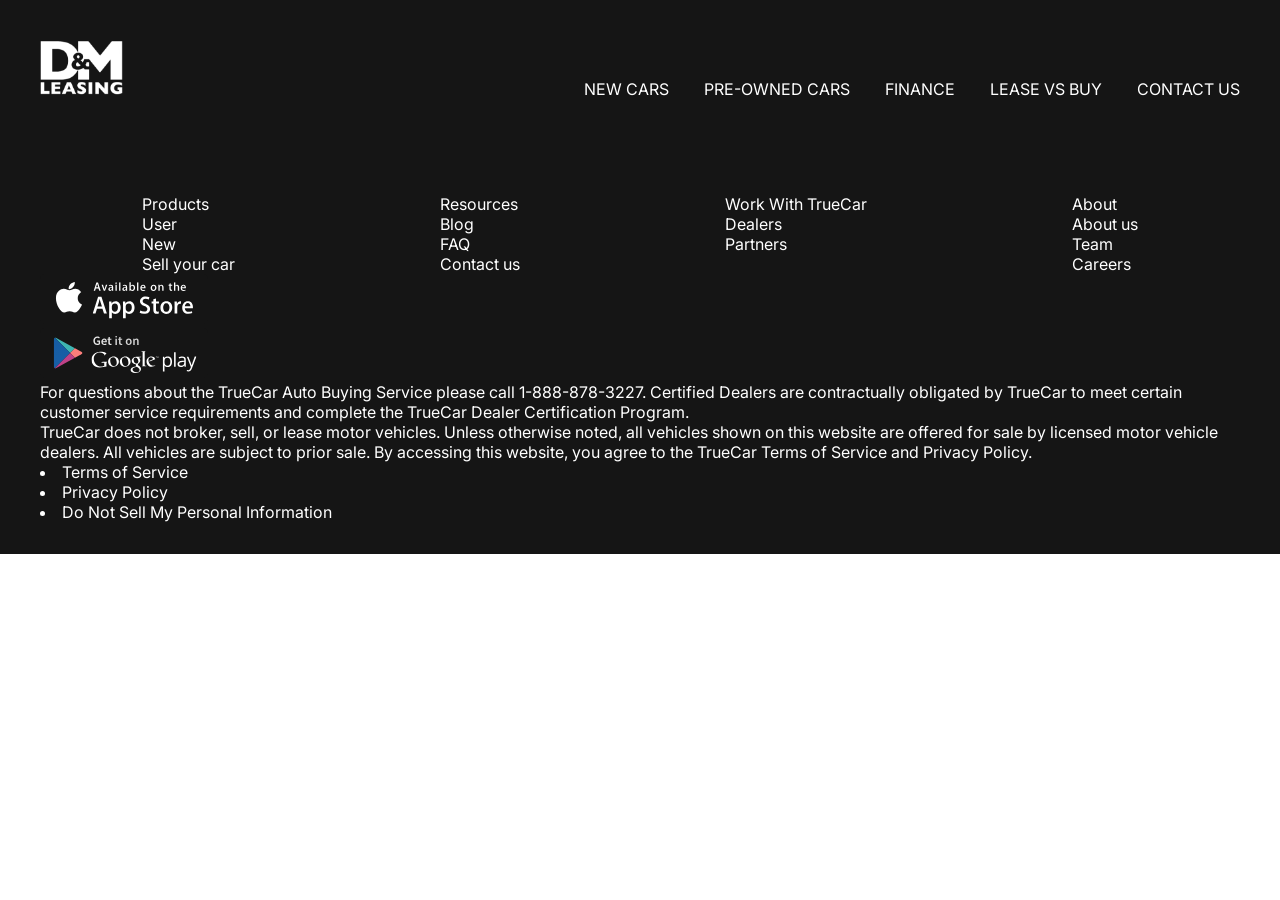
==== index.html @ cad6e5b3 "header + footer" ====
<!DOCTYPE html>
<html lang="en">
  <head>
    <meta charset="UTF-8" />
    <meta name="viewport" content="width=device-width, initial-scale=1.0" />
    <title>Document</title>
    <link rel="preconnect" href="https://fonts.googleapis.com" />
    <link rel="preconnect" href="https://fonts.gstatic.com" crossorigin />
    <link
      href="https://fonts.googleapis.com/css2?family=Inter:wght@400;700&display=swap"
      rel="stylesheet"
    />
    <link rel="stylesheet" href="css/style.css" />
  </head>
  <body>
    <div class="wrapper">
      <header class="header header-main">
        <div class="container">
          <div class="header__inner">
            <a href="#" class="logo">
              <img src="images/logo.svg" alt="" class="logo" />
            </a>
            <nav class="menu">
              <ul class="menu__list">
                <li class="menu__list-item">
                  <a href="#" class="menu__list-link">NEW CARS</a>
                </li>
                <li class="menu__list-item">
                  <a href="#" class="menu__list-link">PRE-OWNED CARS</a>
                </li>
                <li class="menu__list-item">
                  <a href="#" class="menu__list-link">FINANCE</a>
                </li>
                <li class="menu__list-item">
                  <a href="#" class="menu__list-link">LEASE VS BUY</a>
                </li>
                <li class="menu__list-item">
                  <a href="#" class="menu__list-link">CONTACT US</a>
                </li>
              </ul>
            </nav>
          </div>
        </div>
      </header>
      <main class="main"></main>
      <footer class="footer">
        <div class="container">
          <nav class="footer__menu">
            <ul class="footer__menu-list">
              <li class="footer__menu-item">
                <p class="footer__menu-title">Products</p>
              </li>
              <li class="footer__menu-item">
                <a href="#" class="footer__menu-link">User</a>
              </li>
              <li class="footer__menu-item">
                <a href="#" class="footer__menu-link">New</a>
              </li>
              <li class="footer__menu-item">
                <a href="#" class="footer__menu-link">Sell your car</a>
              </li>
            </ul>
            <ul class="footer__menu-list">
              <li class="footer__menu-item">
                <p class="footer__menu-title">Resources</p>
              </li>
              <li class="footer__menu-item">
                <a href="#" class="footer__menu-link">Blog</a>
              </li>
              <li class="footer__menu-item">
                <a href="#" class="footer__menu-link">FAQ</a>
              </li>
              <li class="footer__menu-item">
                <a href="#" class="footer__menu-link">Contact us</a>
              </li>
            </ul>
            <ul class="footer__menu-list">
              <li class="footer__menu-item">
                <p class="footer__menu-title">Work With TrueCar</p>
              </li>
              <li class="footer__menu-item">
                <a href="#" class="footer__menu-link">Dealers</a>
              </li>
              <li class="footer__menu-item">
                <a href="#" class="footer__menu-link">Partners</a>
              </li>
            </ul>
            <ul class="footer__menu-list">
              <li class="footer__menu-item">
                <p class="footer__menu-title">About</p>
              </li>
              <li class="footer__menu-item">
                <a href="#" class="footer__menu-link">About us</a>
              </li>
              <li class="footer__menu-item">
                <a href="#" class="footer__menu-link">Team</a>
              </li>
              <li class="footer__menu-item">
                <a href="#" class="footer__menu-link">Careers</a>
              </li>
            </ul>
          </nav>
          <ul class="apps">
            <li class="app_item">
              <a href="#" class="app_item__link">
                <img class="app__item-img" src="images/appstore.svg" alt="" />
              </a>
            </li>
            <li class="app_item">
              <a href="#" class="app_item__link">
                <img class="app__item-img" src="images/googleplay.svg" alt="" />
              </a>
            </li>
          </ul>
          <div class="footer__copy">
            <p>
              For questions about the TrueCar Auto Buying Service please call
              1-888-878-3227. Certified Dealers are contractually obligated by
              TrueCar to meet certain customer service requirements and complete
              the TrueCar Dealer Certification Program.
            </p>
            <p>
              TrueCar does not broker, sell, or lease motor vehicles. Unless
              otherwise noted, all vehicles shown on this website are offered
              for sale by licensed motor vehicle dealers. All vehicles are
              subject to prior sale. By accessing this website, you agree to the
              TrueCar Terms of Service and Privacy Policy.
            </p>
          </div>
          <nav class="copy__nav">
            <li class="copy__nav-item">
              <a href="#" class="copy__nav-link">Terms of Service</a>
            </li>
            <li class="copy__nav-item">
              <a href="#" class="copy__nav-link">Privacy Policy</a>
            </li>
            <li class="copy__nav-item">
              <a href="#" class="copy__nav-link"
                >Do Not Sell My Personal Information</a
              >
            </li>
          </nav>
        </div>
      </footer>
    </div>
  </body>
</html>
---- css/style.css ----
html {
  box-sizing: border-box;
}
*,
*:after,
*:before {
  box-sizing: inherit;
  margin: 0;
  padding: 0;
}
ul {
  list-style-type: none;
}
a {
  text-decoration: none;
  color: inherit;
}
body {
  font-family: "Inter", sans-serif; /* Основной шрифт для всего документа */
  font-size: 16px;
  font-weight: 400;
}
.container {
  max-width: 1220px;
  margin: 0 auto;
  padding: 0 10px;
}

.header {
  background-color: #151515;
}
.header-main {
}
.header__inner {
  padding-top: 40px;
  padding-bottom: 45px;
  padding-top: 40px;
  display: flex;
  justify-content: space-between;
  align-items: flex-end;
}

.menu__list {
  display: flex;
  gap: 35px;
}
.menu__list-link {
  color: #fff;
  text-transform: uppercase;
}

.footer {
  background-color: #151515;
  padding: 50px 0 32px;
  color: #fff;
}
.footer__menu {
  display: flex;
  justify-content: space-around;
}
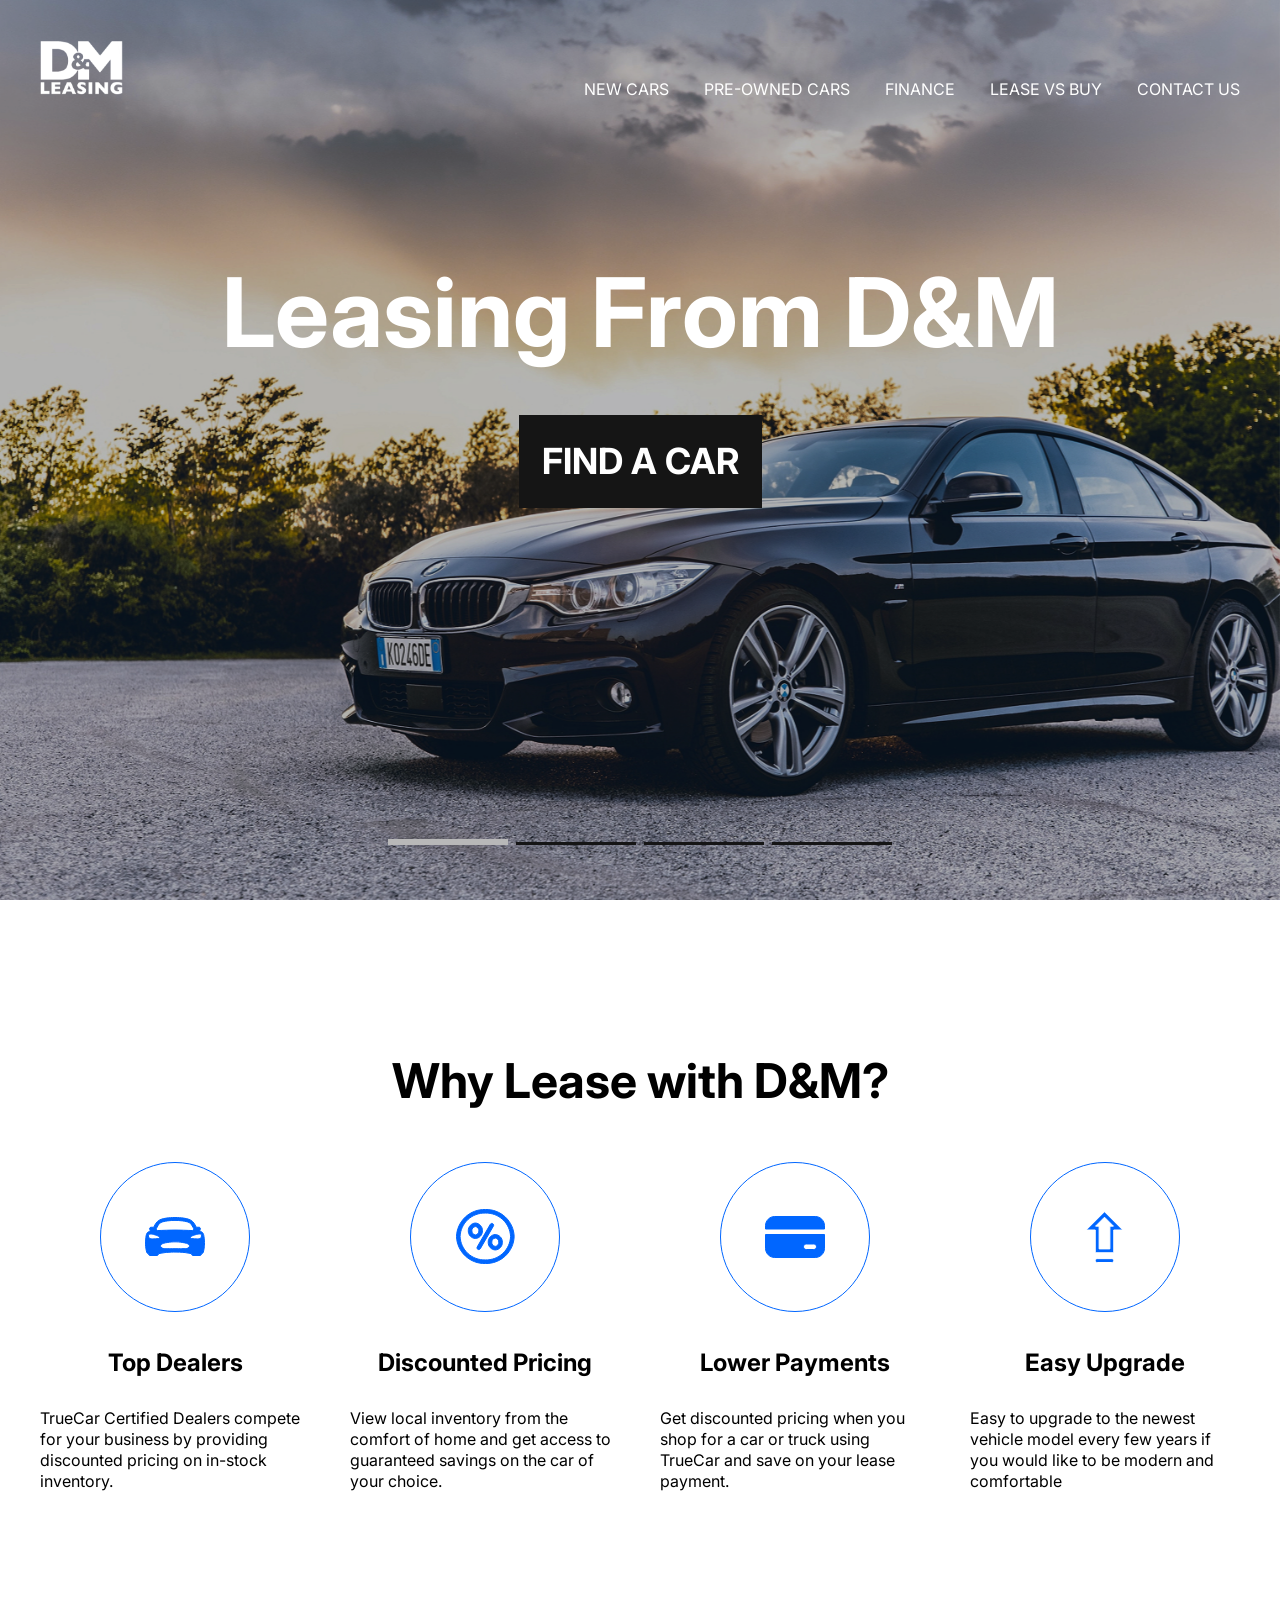
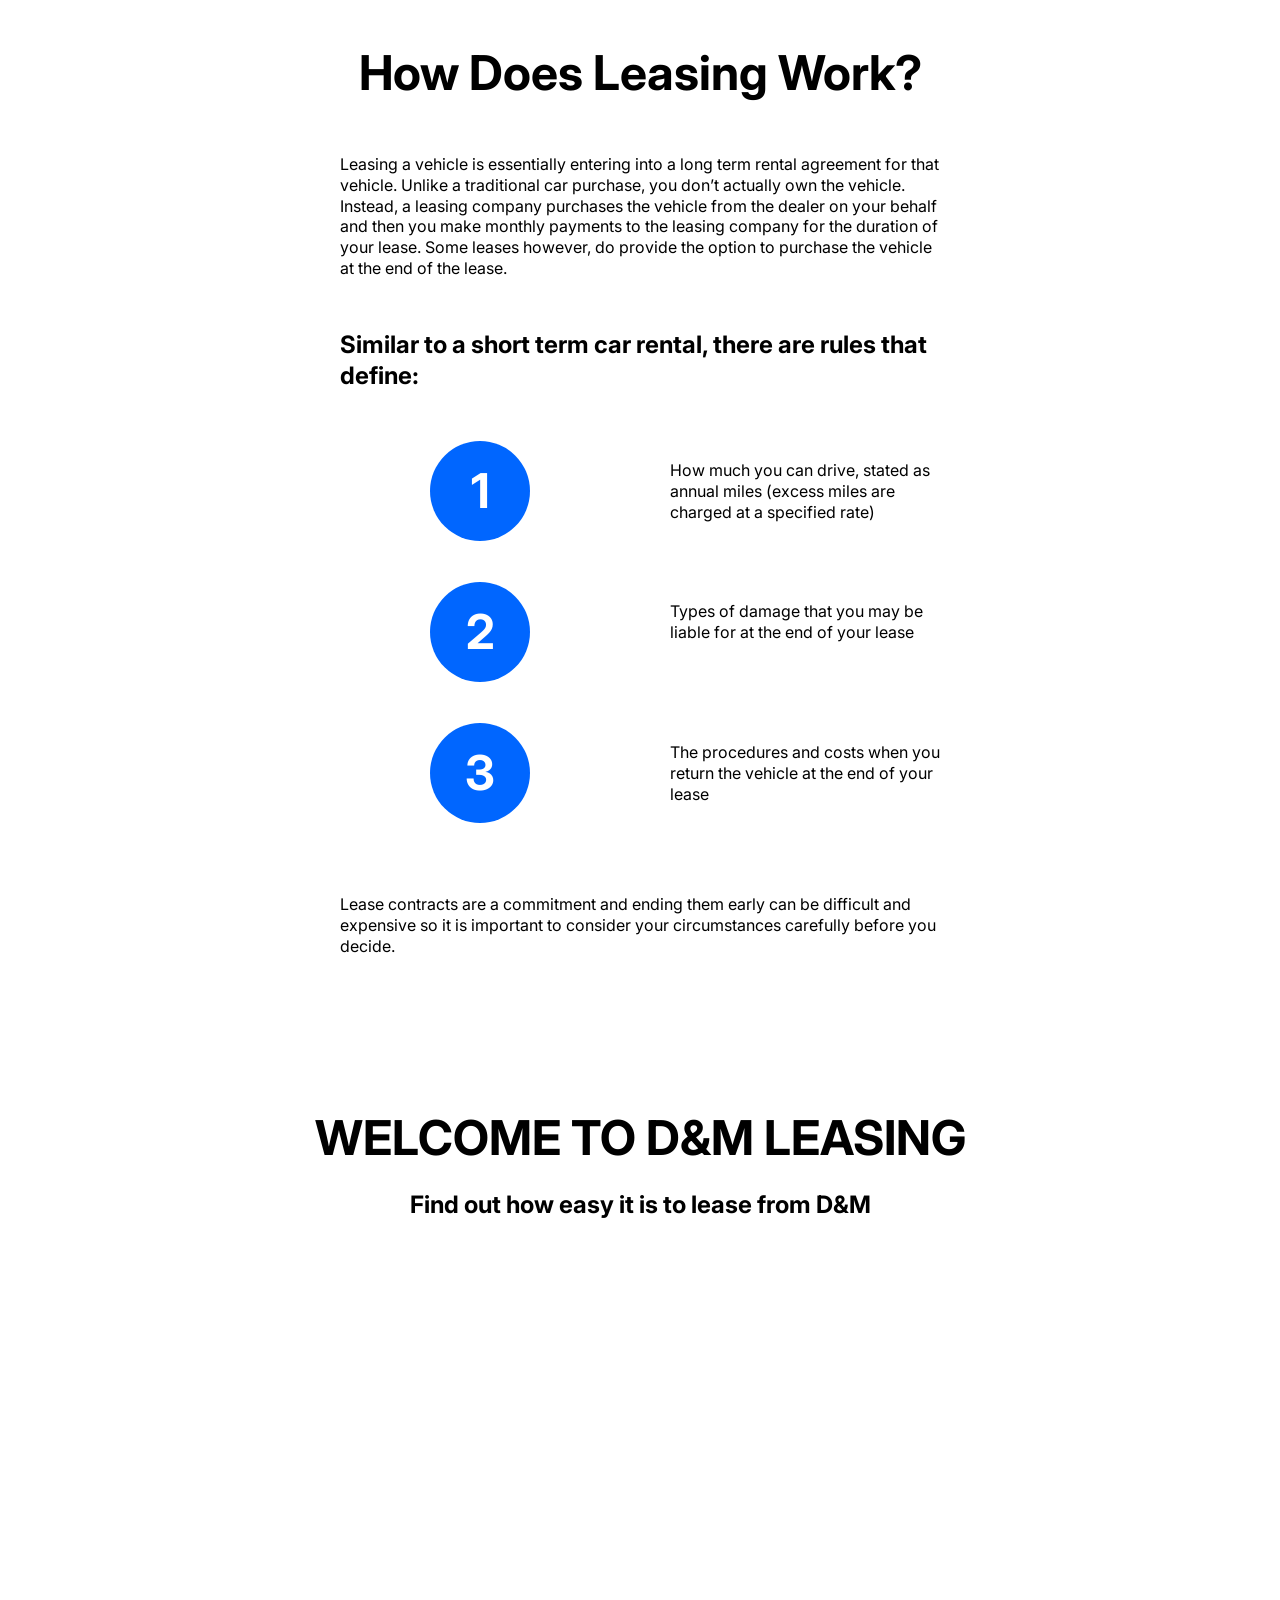
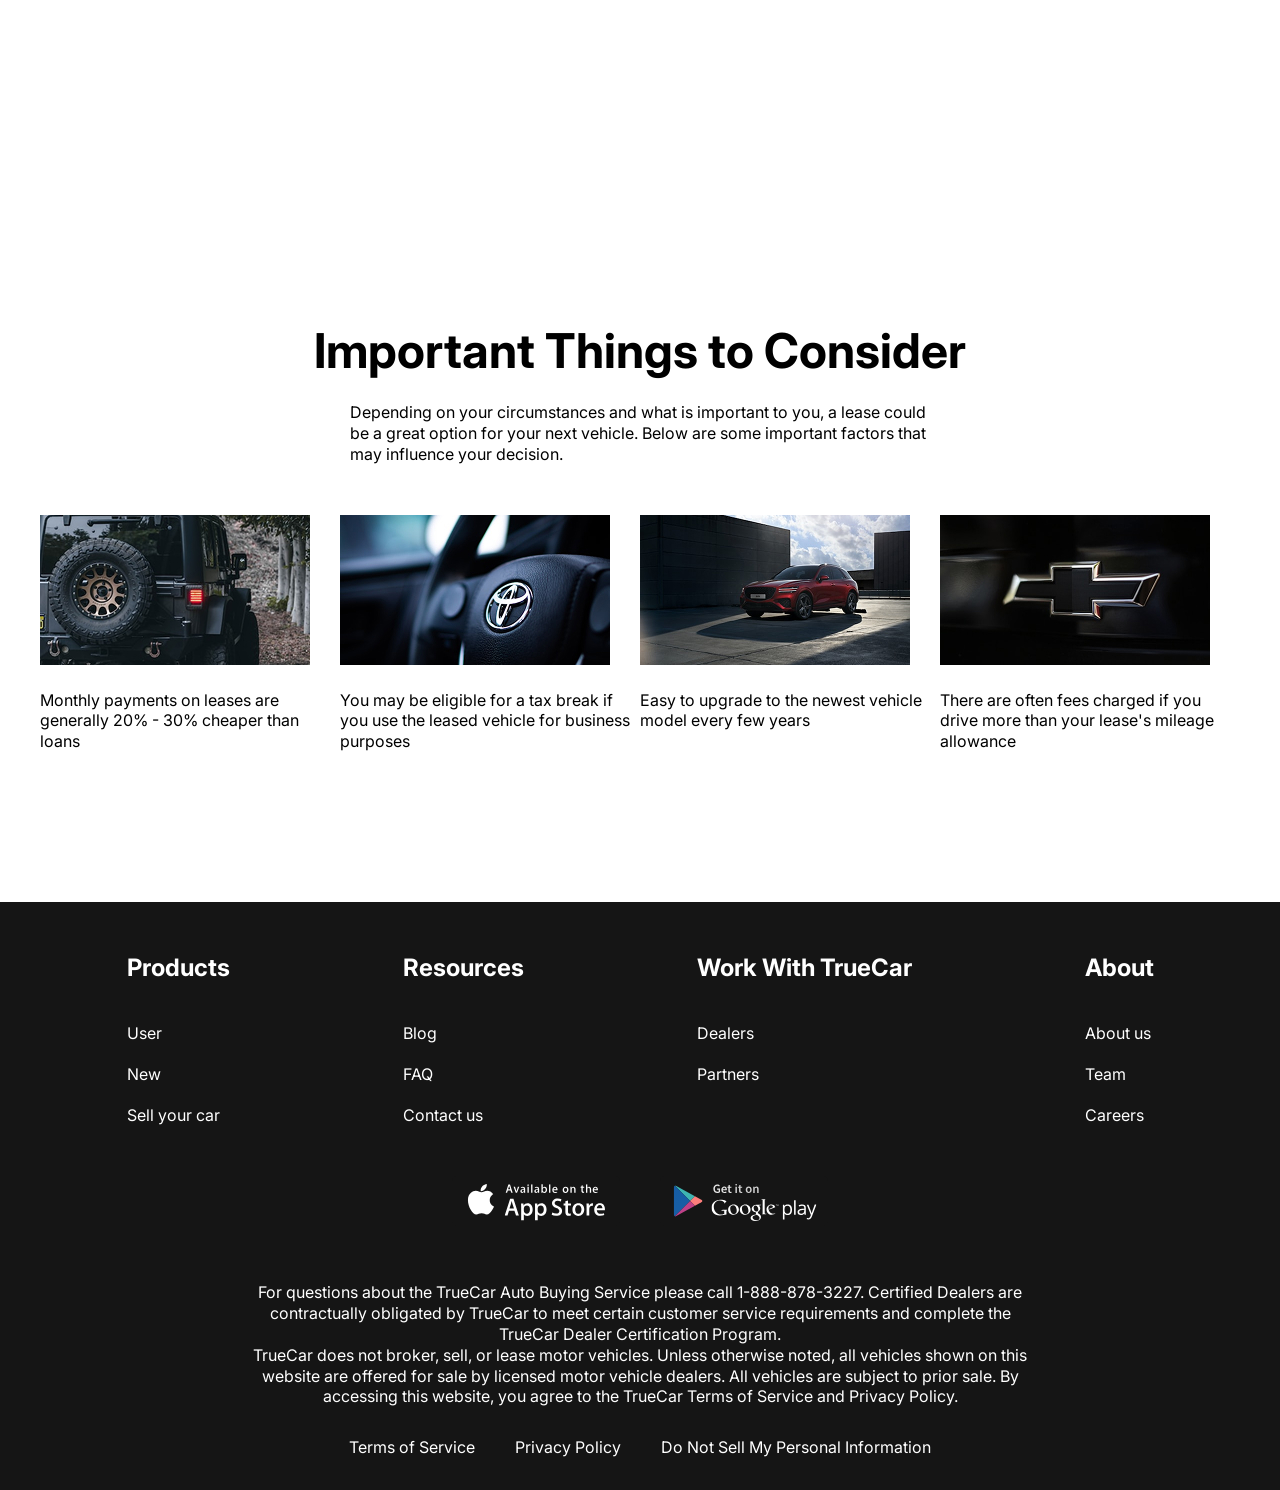
==== commit 7c4ab44c: "1page is ready" ====
--- a/index.html
+++ b/index.html
@@ -10,6 +10,11 @@
       href="https://fonts.googleapis.com/css2?family=Inter:wght@400;700&display=swap"
       rel="stylesheet"
     />
+    <link
+      rel="stylesheet"
+      href="https://cdn.jsdelivr.net/npm/swiper@11/swiper-bundle.min.css"
+    />
+
     <link rel="stylesheet" href="css/style.css" />
   </head>
   <body>
@@ -42,7 +47,205 @@
           </div>
         </div>
       </header>
-      <main class="main"></main>
+      <main class="main">
+        <section class="top">
+          <div class="container">
+            <h1 class="title">Leasing From D&M</h1>
+            <a href="#" class="top__link">FIND A CAR</a>
+          </div>
+        </section>
+        <div class="slider">
+          <div class="swiper">
+            <div class="swiper-wrapper">
+              <div
+                class="swiper-slide"
+                style="background-image: url(images/slide-1.jpg)"
+              ></div>
+              <div
+                class="swiper-slide"
+                style="background-image: url(images/slide-1.jpg)"
+              ></div>
+              <div
+                class="swiper-slide"
+                style="background-image: url(images/slide-1.jpg)"
+              ></div>
+              `
+              <div
+                class="swiper-slide"
+                style="background-image: url(images/slide-1.jpg)"
+              ></div>
+            </div>
+            <div class="swiper-pagination"></div>
+          </div>
+        </div>
+        <section class="why-lease">
+          <div class="container">
+            <h2 class="section-title">Why Lease with D&M?</h2>
+            <ul class="why-lease__list">
+              <li class="why-lease__item">
+                <img
+                  class="why-lease__item-img"
+                  src="images/why-lease-1.svg"
+                  alt=""
+                />
+                <h3 class="why-lease__item-title">Top Dealers</h3>
+                <p class="why-lease__item-text">
+                  TrueCar Certified Dealers compete for your business by
+                  providing discounted pricing on in-stock inventory.
+                </p>
+              </li>
+              <li class="why-lease__item">
+                <img
+                  class="why-lease__item-img"
+                  src="images/why-lease-2.svg"
+                  alt=""
+                />
+                <h3 class="why-lease__item-title">Discounted Pricing</h3>
+                <p class="why-lease__item-text">
+                  View local inventory from the comfort of home and get access
+                  to guaranteed savings on the car of your choice.
+                </p>
+              </li>
+              <li class="why-lease__item">
+                <img
+                  class="why-lease__item-img"
+                  src="images/why-lease-3.svg"
+                  alt=""
+                />
+                <h3 class="why-lease__item-title">Lower Payments</h3>
+                <p class="why-lease__item-text">
+                  Get discounted pricing when you shop for a car or truck using
+                  TrueCar and save on your lease payment.
+                </p>
+              </li>
+              <li class="why-lease__item">
+                <img
+                  class="why-lease__item-img"
+                  src="images/why-lease-4.svg"
+                  alt=""
+                />
+                <h3 class="why-lease__item-title">Easy Upgrade</h3>
+                <p class="why-lease__item-text">
+                  Easy to upgrade to the newest vehicle model every few years if
+                  you would like to be modern and comfortable
+                </p>
+              </li>
+            </ul>
+          </div>
+        </section>
+        <section class="how-does">
+          <div class="container">
+            <div class="how-does__inner">
+              <h2 class="section-title">How Does Leasing Work?</h2>
+              <p class="how-does__text">
+                Leasing a vehicle is essentially entering into a long term
+                rental agreement for that vehicle. Unlike a traditional car
+                purchase, you don’t actually own the vehicle. Instead, a leasing
+                company purchases the vehicle from the dealer on your behalf and
+                then you make monthly payments to the leasing company for the
+                duration of your lease. Some leases however, do provide the
+                option to purchase the vehicle at the end of the lease.
+              </p>
+              <h4 class="how-does__title">
+                Similar to a short term car rental, there are rules that define:
+              </h4>
+              <ol class="how-does__list">
+                <li class="how-does__item">
+                  How much you can drive, stated as annual miles (excess miles
+                  are charged at a specified rate)
+                </li>
+                <li class="how-does__item">
+                  Types of damage that you may be liable for at the end of your
+                  lease
+                </li>
+                <li class="how-does__item">
+                  The procedures and costs when you return the vehicle at the
+                  end of your lease
+                </li>
+              </ol>
+              <p class="how-does__text">
+                Lease contracts are a commitment and ending them early can be
+                difficult and expensive so it is important to consider your
+                circumstances carefully before you decide.
+              </p>
+            </div>
+          </div>
+        </section>
+        <section class="video">
+          <div class="container">
+            <h2 class="section-title video__title">WELCOME TO D&M LEASING</h2>
+            <p class="video__text">Find out how easy it is to lease from D&M</p>
+            <iframe
+              class="video__content"
+              width="1000"
+              height="500"
+              src="https://www.youtube.com/embed/-_llBSF2M7M?si=mZdiigs6Z1FsSJM4&amp;controls=0"
+              title="YouTube video player"
+              frameborder="0"
+              allow="accelerometer; autoplay; clipboard-write; encrypted-media; gyroscope; picture-in-picture; web-share"
+              referrerpolicy="strict-origin-when-cross-origin"
+              allowfullscreen
+            ></iframe>
+          </div>
+        </section>
+        <section class="important">
+          <div class="container">
+            <h2 class="section-title important__title">
+              Important Things to Consider
+            </h2>
+            <p class="important__text">
+              Depending on your circumstances and what is important to you, a
+              lease could be a great option for your next vehicle. Below are
+              some important factors that may influence your decision.
+            </p>
+            <ul class="important__list">
+              <li class="important__item">
+                <img
+                  class="important__item-img"
+                  src="images/imp-1.jpg"
+                  alt=""
+                />
+                <p class="important__item-text">
+                  Monthly payments on leases are generally 20% - 30% cheaper
+                  than loans
+                </p>
+              </li>
+              <li class="important__item">
+                <img
+                  class="important__item-img"
+                  src="images/imp-2.jpg"
+                  alt=""
+                />
+                <p class="important__item-text">
+                  You may be eligible for a tax break if you use the leased
+                  vehicle for business purposes
+                </p>
+              </li>
+              <li class="important__item">
+                <img
+                  class="important__item-img"
+                  src="images/imp-3.jpg"
+                  alt=""
+                />
+                <p class="important__item-text">
+                  Easy to upgrade to the newest vehicle model every few years
+                </p>
+              </li>
+              <li class="important__item">
+                <img
+                  class="important__item-img"
+                  src="images/imp-4.jpg"
+                  alt=""
+                />
+                <p class="important__item-text">
+                  There are often fees charged if you drive more than your
+                  lease's mileage allowance
+                </p>
+              </li>
+            </ul>
+          </div>
+        </section>
+      </main>
       <footer class="footer">
         <div class="container">
           <nav class="footer__menu">
@@ -100,7 +303,7 @@
               </li>
             </ul>
           </nav>
-          <ul class="apps">
+          <ul class="app">
             <li class="app_item">
               <a href="#" class="app_item__link">
                 <img class="app__item-img" src="images/appstore.svg" alt="" />
@@ -128,20 +331,24 @@
             </p>
           </div>
           <nav class="copy__nav">
-            <li class="copy__nav-item">
-              <a href="#" class="copy__nav-link">Terms of Service</a>
-            </li>
-            <li class="copy__nav-item">
-              <a href="#" class="copy__nav-link">Privacy Policy</a>
-            </li>
-            <li class="copy__nav-item">
-              <a href="#" class="copy__nav-link"
-                >Do Not Sell My Personal Information</a
-              >
-            </li>
+            <ul class="copy__nav-list">
+              <li class="copy__nav-item">
+                <a href="#" class="copy__nav-link">Terms of Service</a>
+              </li>
+              <li class="copy__nav-item">
+                <a href="#" class="copy__nav-link">Privacy Policy</a>
+              </li>
+              <li class="copy__nav-item">
+                <a href="#" class="copy__nav-link"
+                  >Do Not Sell My Personal Information</a
+                >
+              </li>
+            </ul>
           </nav>
         </div>
       </footer>
     </div>
+    <script src="https://cdn.jsdelivr.net/npm/swiper@11/swiper-bundle.min.js"></script>
+    <script src="js/main.js"></script>
   </body>
 </html>
--- a/css/style.css
+++ b/css/style.css
@@ -8,8 +8,13 @@
   margin: 0;
   padding: 0;
 }
+html,
+body {
+  height: 100%;
+}
 ul {
   list-style-type: none;
+  width: 250 px;
 }
 a {
   text-decoration: none;
@@ -19,7 +24,20 @@
   font-family: "Inter", sans-serif; /* Основной шрифт для всего документа */
   font-size: 16px;
   font-weight: 400;
-}
+  line-height: 1.3;
+}
+.section-title {
+  margin-bottom: 50px;
+  font-size: 48px;
+  font-weight: 700;
+  text-align: center;
+}
+.wrapper {
+  min-height: 100%;
+  display: flex;
+  flex-direction: column;
+}
+
 .container {
   max-width: 1220px;
   margin: 0 auto;
@@ -30,6 +48,11 @@
   background-color: #151515;
 }
 .header-main {
+  background-color: transparent;
+  position: absolute;
+  z-index: 5;
+  left: 0;
+  right: 0;
 }
 .header__inner {
   padding-top: 40px;
@@ -57,4 +80,199 @@
 .footer__menu {
   display: flex;
   justify-content: space-around;
-}
+  margin-bottom: 50px;
+}
+.footer__menu-list {
+  max-width: 250px;
+}
+.footer__menu-title {
+  font-size: 24px;
+  font-weight: 700;
+  padding-bottom: 20px;
+}
+.footer__menu-item + .footer__menu-item {
+  padding-top: 20px;
+}
+.app {
+  display: flex;
+  justify-content: center;
+  gap: 40px;
+  margin-bottom: 52px;
+}
+.footer__copy {
+  max-width: 800px;
+  margin: 0 auto 30px;
+  text-align: center;
+}
+.copy__nav-list {
+  display: flex;
+  justify-content: center;
+  gap: 40px;
+}
+.main {
+  flex-grow: 1;
+}
+.top {
+  color: #fff;
+  text-align: center;
+  padding-top: 250px;
+  padding-bottom: 50px;
+  position: absolute;
+  z-index: 5;
+  left: 0;
+  right: 0;
+}
+
+.title {
+  padding-bottom: 40px;
+  font-size: 96px;
+  font-weight: 700;
+}
+.top__link {
+  background-color: #151515;
+  padding: 23px;
+  max-width: 430px;
+  display: inline-block;
+  text-transform: uppercase;
+  font-size: 36px;
+  font-weight: 700;
+}
+.swiper::after {
+  content: "";
+  background: rgba(21, 21, 21, 0.3);
+  position: absolute;
+  z-index: 50;
+  left: 0;
+  right: 0;
+  bottom: 0;
+  top: 0;
+}
+
+.swiper-slide {
+  background-repeat: no-repeat;
+  background-size: cover;
+  background-position: center;
+  height: 100vh;
+}
+
+.swiper-pagination-bullet {
+  width: 120px;
+  height: 3px;
+  background-color: #151515;
+  border-radius: 0;
+  opacity: 1;
+}
+
+.swiper-pagination-horizontal.swiper-pagination-bullets
+  .swiper-pagination-bullet {
+  margin: 0 15 px;
+}
+.swiper-pagination-bullets.swiper-pagination-horizontal {
+  bottom: 50px;
+}
+
+.swiper-pagination-bullet-active {
+  width: 120px;
+  height: 6px;
+  background-color: #fff;
+}
+.why-lease {
+  padding: 150px 0;
+}
+.why-lease__list {
+  display: grid;
+  grid-template-columns: repeat(4, 1fr);
+  gap: 40px;
+  text-align: center;
+}
+.why-lease__item-img {
+  margin-bottom: 30px;
+}
+.why-lease__item-title {
+  margin-bottom: 30px;
+  font-size: 24px;
+  font-weight: 700;
+}
+.why-lease__item-text {
+  text-align: left;
+}
+.how-does {
+  padding-bottom: 150px;
+}
+.how-does__inner {
+  max-width: 600px;
+  margin: 0 auto;
+}
+.how-does__title {
+  font-size: 24px;
+  font-weight: 700;
+  padding-top: 50px;
+}
+.how-does__list {
+  padding: 50px 0 70px;
+  counter-reset: myCounter;
+}
+.how-does__item {
+  list-style-type: none;
+  width: 270px;
+  position: relative;
+  margin-left: auto;
+
+  box-sizing: content-box;
+  padding: 19px 0 19px 240px;
+  min-height: 63px;
+}
+.how-does__item + .how-does__item {
+  margin-top: 40px;
+}
+.how-does__item::before {
+  counter-increment: myCounter;
+  content: counter(myCounter);
+  display: flex;
+  justify-content: center;
+  align-items: center;
+  font-size: 48px;
+  font-weight: 700;
+  background-color: #0066ff;
+  width: 100px;
+  height: 100px;
+  border-radius: 50%;
+  color: #fff;
+  position: absolute;
+  left: 0;
+  top: 0;
+}
+.video {
+  padding-bottom: 150px;
+}
+.video__title {
+  margin-bottom: 20px;
+  text-align: center;
+}
+.video__text {
+  font-size: 24px;
+  font-weight: 700;
+  margin-bottom: 50px;
+  text-align: center;
+}
+.video__content {
+  margin: 0 auto;
+  display: block;
+}
+.important {
+  padding-bottom: 150px;
+}
+.important__title {
+  margin-bottom: 20px;
+}
+.important__text {
+  max-width: 580px;
+  margin: 0 auto 50px;
+}
+.important__list {
+  display: grid;
+  grid-template-columns: repeat(4, 1fr);
+}
+.important__item-img {
+  margin-bottom: 20px;
+}
